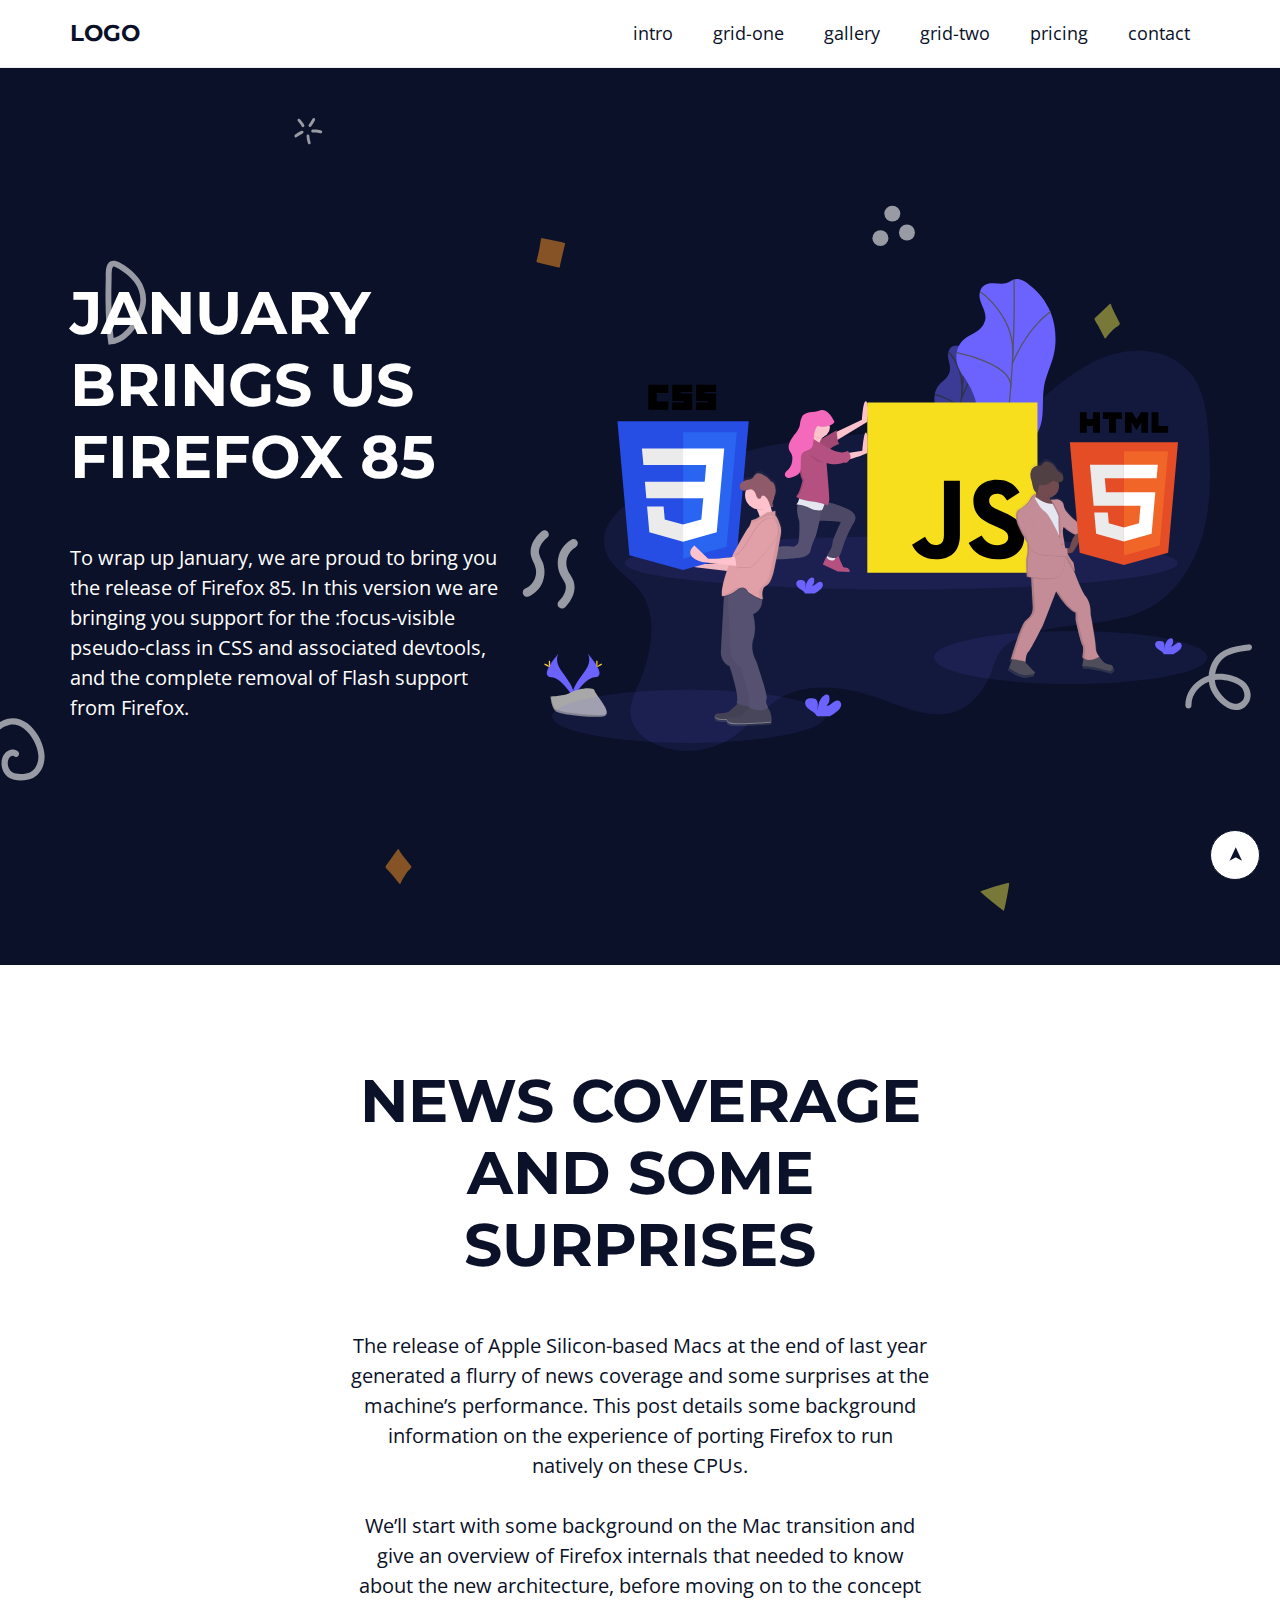
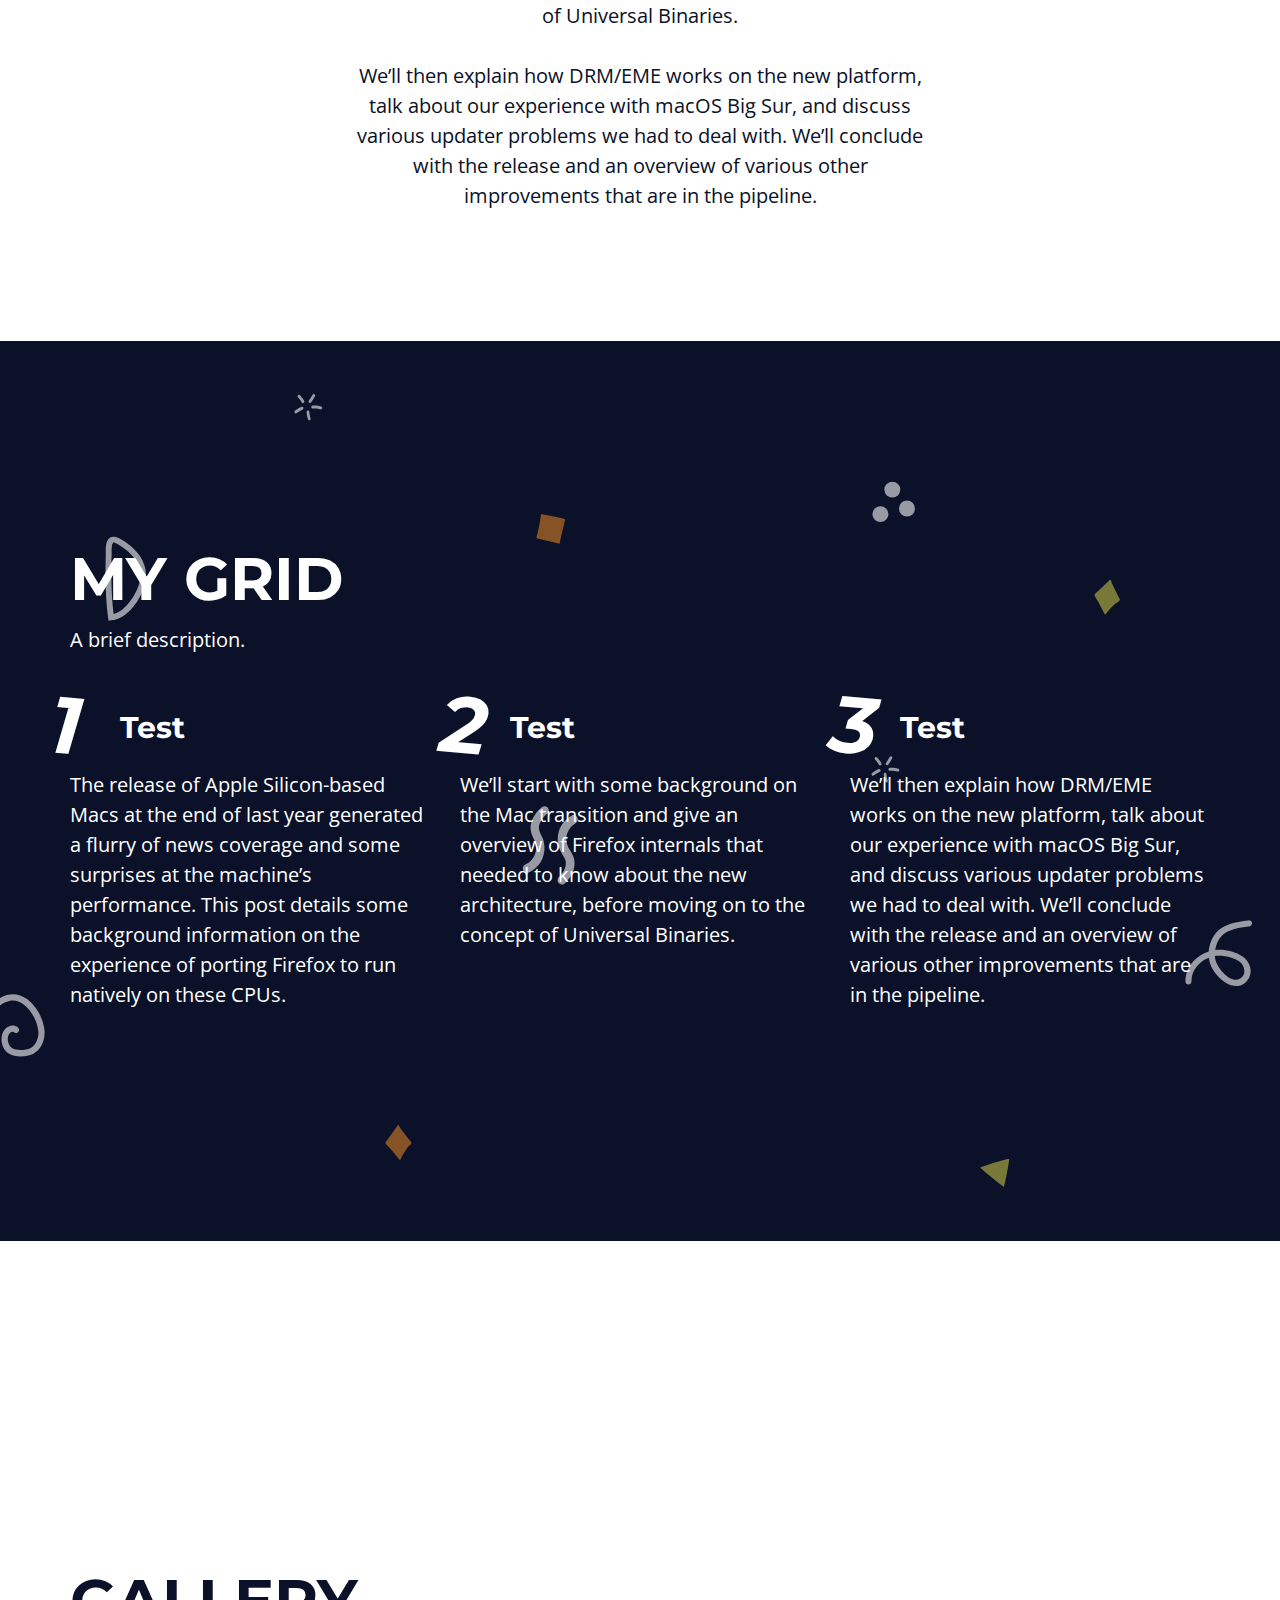
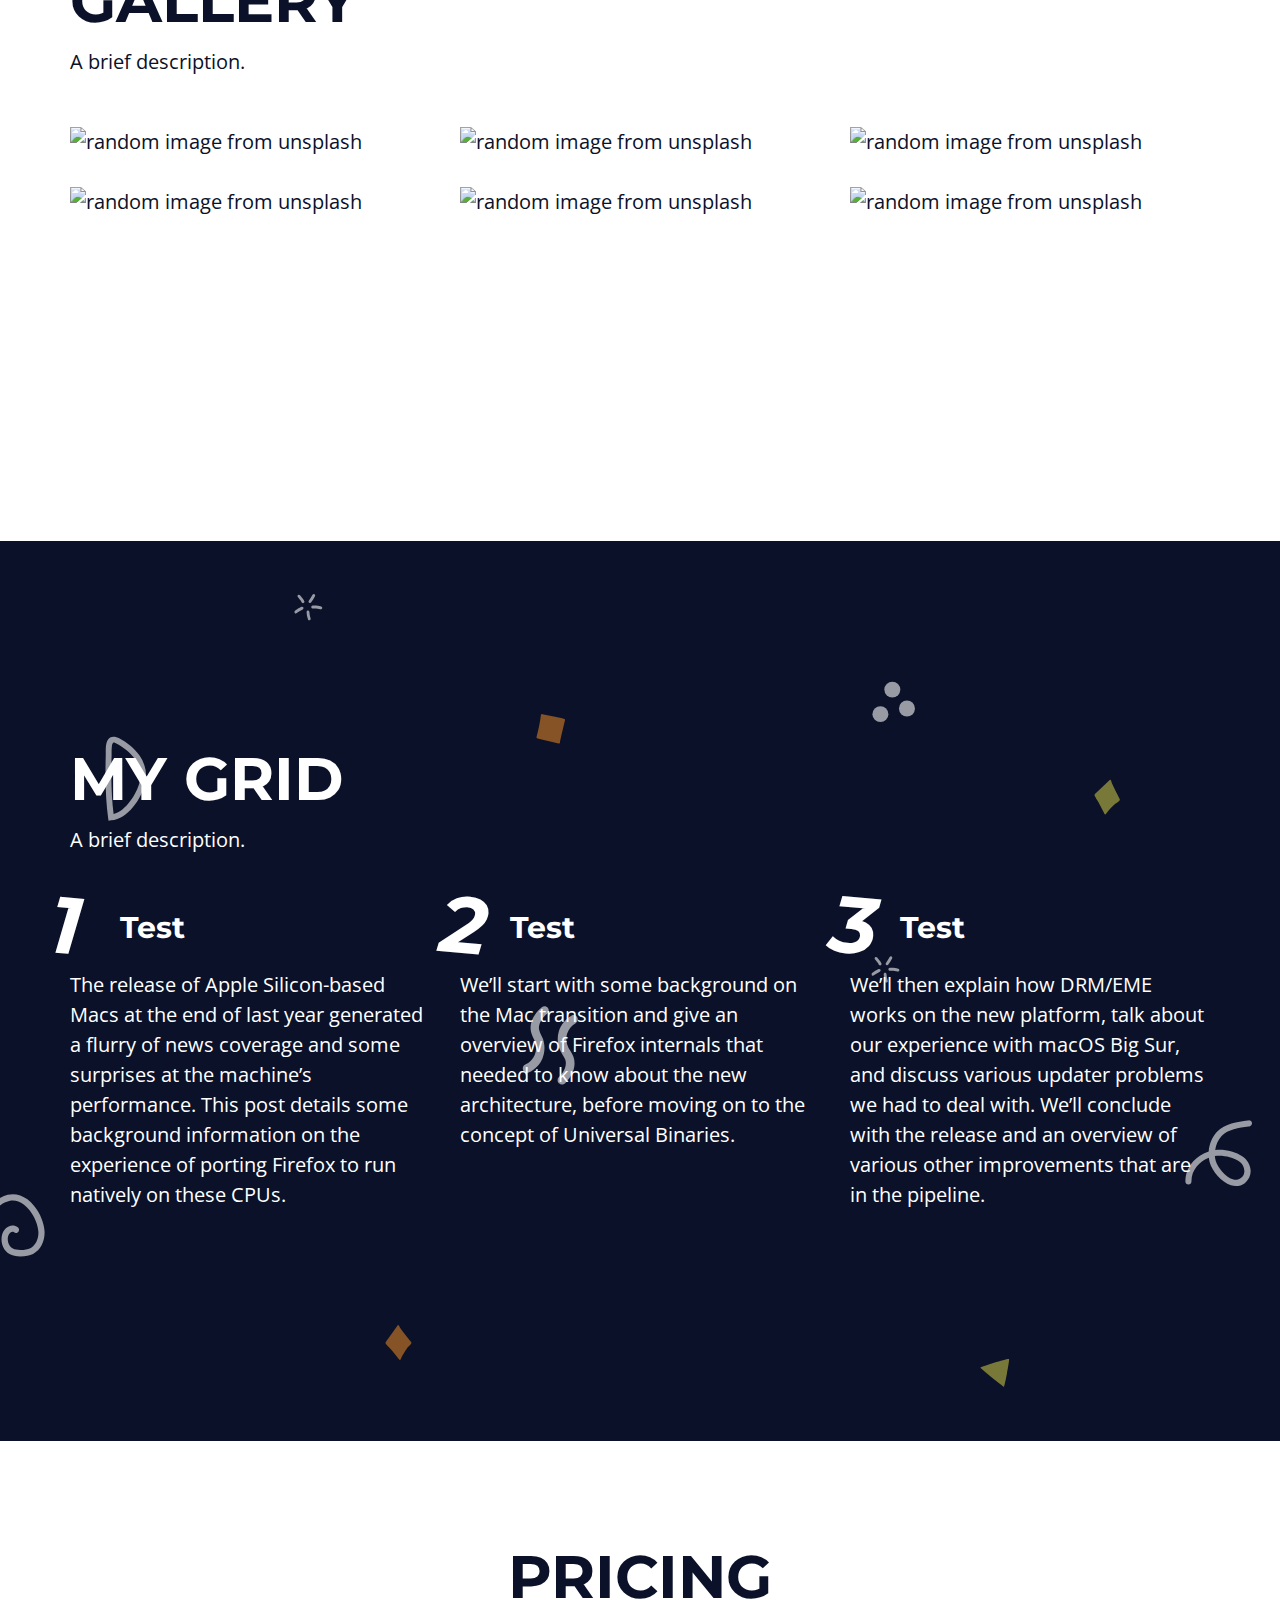
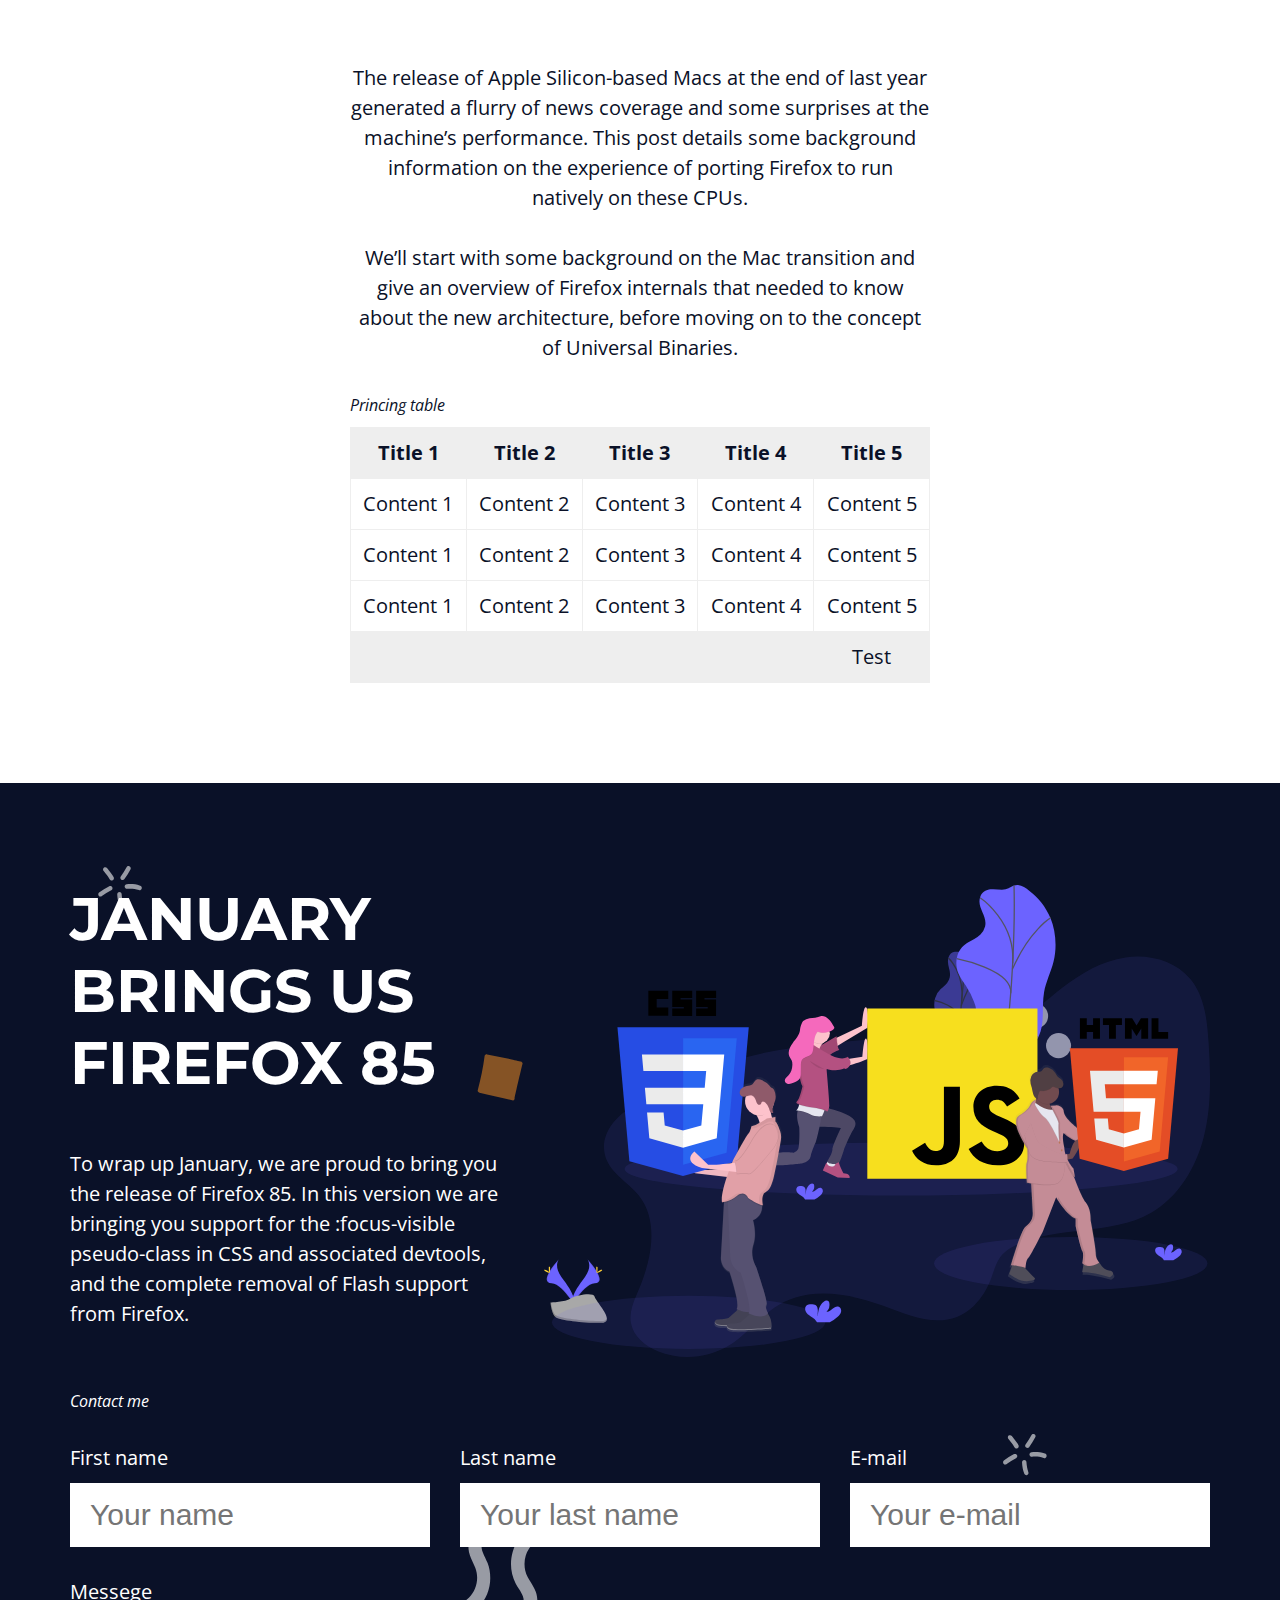
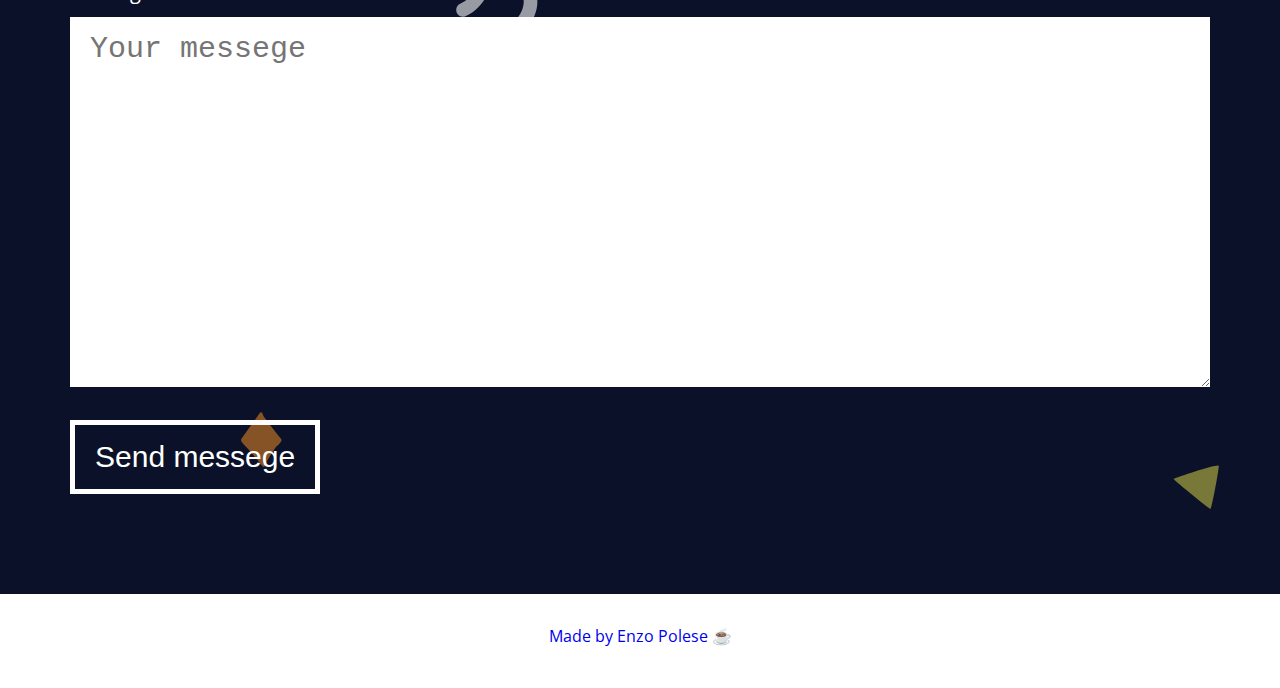
==== index.html @ 2a3c98e6 "Bug Fix in Landing Page Background" ====
<!DOCTYPE html>
<html lang="pt-BR">
  <head>
    <meta charset="UTF-8" />
    <meta name="viewport" content="width=device-width, initial-scale=1.0" />
    <title>Landing Page</title>
    <link rel="preconnect" href="https://fonts.googleapis.com" />
    <link rel="preconnect" href="https://fonts.gstatic.com" crossorigin />
    <link
      href="https://fonts.googleapis.com/css2?family=Montserrat:wght@900&family=Open+Sans:ital,wght@0,400;0,700;1,400&display=swap"
      rel="stylesheet"
    />
    <link rel="stylesheet" href="assets/css/variables.css" />
    <link rel="stylesheet" href="assets/css/elements.css" />
    <link rel="stylesheet" href="assets/css/classes.css" />
    <link rel="stylesheet" href="assets/css/menu.css" />
  </head>
  <body>

    <input id="close-menu" class="close-menu" type="checkbox" role="button" aria-label="Close-menu">
    <label class="close-menu-label" for="close-menu" title="close menu"></label>
    <aside class="menu white-bg">
      <div class="main-content menu-content">
        <h1 onclick="getElementById('close-menu').checked = false;">
          <a href="#home">LOGO</a>
        </h1>
        <nav>
          <ul onclick="getElementById('close-menu').checked = false;">
            <li><a href="#intro">intro</a></li>
            <li><a href="#grid-one">grid-one</a></li>
            <li><a href="#gallery">gallery</a></li>
            <li><a href="#grid-two">grid-two</a></li>
            <li><a href="#pricing">pricing</a></li>
            <li><a href="#contact">contact</a></li>
          </ul>
        </nav>
      </div>
    </aside>

    <div class="menu-spacing"></div>

    <section id="home" class="intro main-bg section">
      <div class="main-content intro-content">
        <div class="intro-text-content">
          <h2>January brings us Firefox 85</h2>
          <p>
            To wrap up January, we are proud to bring you the release of Firefox
            85. In this version we are bringing you support for the
            :focus-visible pseudo-class in CSS and associated devtools, and the
            complete removal of Flash support from Firefox.
          </p>
        </div>
        <div class="intro-img">
          <img
            src="assets/img/javascript-not-optmized.svg"
            alt="Logo de HTML, CSS e JS."
          />
        </div>
      </div>
    </section>

    <section id="intro" class="white-bg section">
      <div class="main-content top3-content">
        <h2>news coverage and some surprises</h2>
        <p>
          The release of Apple Silicon-based Macs at the end of last year
          generated a flurry of news coverage and some surprises at the
          machine’s performance. This post details some background information
          on the experience of porting Firefox to run natively on these CPUs.
        </p>
        <p>
          We’ll start with some background on the Mac transition and give an
          overview of Firefox internals that needed to know about the new
          architecture, before moving on to the concept of Universal Binaries.
        </p>
        <p>
          We’ll then explain how DRM/EME works on the new platform, talk about
          our experience with macOS Big Sur, and discuss various updater
          problems we had to deal with. We’ll conclude with the release and an
          overview of various other improvements that are in the pipeline.
        </p>
      </div>
    </section>

    <section id="grid-one" class="grid-one main-bg section">
      <div class="main-content grid-one-content">
        <h2 class="grid-main-heading">My grid</h2>
        <p class="grid-description">A brief description.</p>
        <div class="grid">
          <article>
            <h3>Test</h3>
            <p>
              The release of Apple Silicon-based Macs at the end of last year
          generated a flurry of news coverage and some surprises at the
          machine’s performance. This post details some background information
          on the experience of porting Firefox to run natively on these CPUs.
            </p>
          </article>
          <article>
            <h3>Test</h3>
            <p>
              We’ll start with some background on the Mac transition and give an
              overview of Firefox internals that needed to know about the new
              architecture, before moving on to the concept of Universal Binaries.
            </p>
          </article>
          <article>
            <h3>Test</h3>
            <p>
              We’ll then explain how DRM/EME works on the new platform, talk about
          our experience with macOS Big Sur, and discuss various updater
          problems we had to deal with. We’ll conclude with the release and an
          overview of various other improvements that are in the pipeline.
            </p>
          </article>
        </div>
      </div>
    </section>

    <section id="gallery" class="grid-one white-bg section">
      <div class="main-content grid-one-content">
        <h2 class="grid-main-heading">gallery</h2>
        <p class="grid-description">A brief description.</p>

        <div class="grid">
          <div class="gallery-img">
            <img
              src="http://source.unsplash.com/random/360x360?r=1"
              alt="random image from unsplash"
            />
          </div>
          <div class="gallery-img">
            <img
              src="http://source.unsplash.com/random/360x360?r=2"
              alt="random image from unsplash"
            />
          </div>
          <div class="gallery-img">
            <img
              src="http://source.unsplash.com/random/360x360?r=3"
              alt="random image from unsplash"
            />
          </div>
          <div class="gallery-img">
            <img
              src="http://source.unsplash.com/random/360x360?r=4"
              alt="random image from unsplash"
            />
          </div>
          <div class="gallery-img">
            <img
              src="http://source.unsplash.com/random/360x360?r=5"
              alt="random image from unsplash"
            />
          </div>
          <div class="gallery-img">
            <img
              src="http://source.unsplash.com/random/360x360?r=6"
              alt="random image from unsplash"
            />
          </div>
        </div>
      </div>
    </section>

    <section id="grid-two" class="grid-one main-bg section">
      <div class="main-content grid-one-content">
        <h2 class="grid-main-heading">My grid</h2>
        <p class="grid-description">A brief description.</p>
        <div class="grid">
          <article>
            <h3>Test</h3>
            <p>
              The release of Apple Silicon-based Macs at the end of last year
          generated a flurry of news coverage and some surprises at the
          machine’s performance. This post details some background information
          on the experience of porting Firefox to run natively on these CPUs.
            </p>
          </article>
          <article>
            <h3>Test</h3>
            <p>
              We’ll start with some background on the Mac transition and give an
              overview of Firefox internals that needed to know about the new
              architecture, before moving on to the concept of Universal Binaries.
            </p>
          </article>
          <article>
            <h3>Test</h3>
            <p>
              We’ll then explain how DRM/EME works on the new platform, talk about
          our experience with macOS Big Sur, and discuss various updater
          problems we had to deal with. We’ll conclude with the release and an
          overview of various other improvements that are in the pipeline.
            </p>
          </article>
        </div>
      </div>
    </section>

    <section id="pricing" class="white-bg section">
      <div class="main-content top3-content">
        <h2>Pricing</h2>
        <p>
          The release of Apple Silicon-based Macs at the end of last year
          generated a flurry of news coverage and some surprises at the
          machine’s performance. This post details some background information
          on the experience of porting Firefox to run natively on these CPUs.
        </p>
        <p>
          We’ll start with some background on the Mac transition and give an
          overview of Firefox internals that needed to know about the new
          architecture, before moving on to the concept of Universal Binaries.
        </p>
        <div class="responsive-table">
          <table>
            <caption>
              Princing table
            </caption>

            <thead>
              <tr>
                <th>Title 1</th>
                <th>Title 2</th>
                <th>Title 3</th>
                <th>Title 4</th>
                <th>Title 5</th>
              </tr>
            </thead>

            <tbody>
              <tr>
                <td>Content 1</td>
                <td>Content 2</td>
                <td>Content 3</td>
                <td>Content 4</td>
                <td>Content 5</td>
              </tr>
              <tr>
                <td>Content 1</td>
                <td>Content 2</td>
                <td>Content 3</td>
                <td>Content 4</td>
                <td>Content 5</td>
              </tr>
              <tr>
                <td>Content 1</td>
                <td>Content 2</td>
                <td>Content 3</td>
                <td>Content 4</td>
                <td>Content 5</td>
              </tr>
            </tbody>

            <tfoot>
              <tr>
                <td></td>
                <td></td>
                <td></td>
                <td></td>
                <td colspan="3">Test</td>
              </tr>
            </tfoot>
          </table>
        </div>
      </div>
    </section>

    <section id="contact" class="intro main-bg section">
      <div class="main-content intro-content">
        <div class="intro-text-content">
          <h2>January brings us Firefox 85</h2>
          <p>
            To wrap up January, we are proud to bring you the release of Firefox
            85. In this version we are bringing you support for the
            :focus-visible pseudo-class in CSS and associated devtools, and the
            complete removal of Flash support from Firefox.
          </p>
        </div>
        <div class="intro-img">
          <img
            src="assets/img/javascript-not-optmized.svg"
            alt="Logo de HTML, CSS e JS."
          />
        </div>
        <div class="contact-form">
          <fieldset class="form-grid">
            <legend>Contact me</legend>
            <div class="form-group">
              <label for="first-name">First name</label>
              <input type="text" name="first-name" id="first-name" placeholder="Your name"/>
            </div>

            <div class="form-group">
              <label for="last-name">Last name</label>
              <input type="text" name="last-name" id="last-name" placeholder="Your last name"/>
            </div>

            <div class="form-group">
              <label for="email">E-mail</label>
              <input type="email" name="email" id="email" placeholder="Your e-mail"/>
            </div>

            <div class="form-group full-width">
              <label for="messege">Messege</label>
              <textarea
                name="messege"
                id="messede"
                cols="30"
                rows="10"
                placeholder="Your messege"
              ></textarea>

              <div class="form-group full-width">
                <Button type="submit">Send messege</Button>
            </div>
          </fieldset>
        </div>
      </div>
    </section>

    <footer id= "footer" class="footer white-bg">
      <p><a href="https://github.com/Polese-e">Made by Enzo Polese ☕</a>
      </p>
    </footer>

    <a class="back-to-top" href="#">➤</a>
    <script src="/Landing-Page/assets/js/main.js"></script>
  </body>
</html>
---- assets/css/variables.css ----
:root {
  --primary-color: #0a1128;
  --white-color: #ffffff;
  --light-gray-color: #eeeeee;
  --secondary-color: crimson;
  --gap: 3rem;
}
---- assets/css/elements.css ----
* {
  margin: 0;
  padding: 0;
  box-sizing: border-box;
}

html {
  font-size: 62.5%;
  scroll-behavior: smooth;
}

body {
  font-family: "Open Sans", sans-serif;
  font-size: 2rem;
  color: var(--primary-color);
  line-height: 1.5;
}

h1,
h2,
h3,
h4,
h5,
h6 {
  font-family: "Montserrat", sans-serif;
}

h1 {
  font-size: 6rem;
  text-transform: uppercase;
}

h2 {
  font-size: 6rem;
  margin-bottom: 5rem;
  text-transform: uppercase;
  line-height: 1.2;
}

h3 {
  font-size: 5rem;
}

h4 {
  font-size: 4.5rem;
}

h5 {
  font-size: 4rem;
}

h6 {
  font-size: 3.5rem;
}

a {
  text-decoration: none;
}

p {
  margin-bottom: 3rem;
}
.responsive-table{
  width: 100%;
  overflow: hidden;
  overflow-x: auto;
}

table {
  width: 100%;
  border-collapse: collapse;
  min-width: 36rem;
}

table caption{
  font-style: italic;
  font-size: 1.6rem;
  text-align: left;
  margin-bottom: 1rem;
}

table td,
table th {
  white-space: nowrap;
  padding: 1rem;
  text-align: center;
  border: 0.1rem solid var(--light-gray-color);
}

tfoot td,
table th {
  background: var(--light-gray-color);
}
---- assets/css/classes.css ----
.main-bg {
  background-image: url(/assets/img/main-bg.svg);
  background-size: cover;
  background-position: center center;
  color: var(--white-color);
}

.white-bg {
  background: var(--white-color);
  color: var(--primary-color);
}

.main-content {
  max-width: 120rem;
  margin: 0 auto;
  padding: 10rem var(--gap);
}

.section {
  min-height: 100vh;
}

.menu-spacing {
  height: 65px;
}

body .full-width {
  width: 100%;
  flex: 1 1 100%;
}

.intro-content {
  position: relative;
  /* top: -8rem; */
  display: grid;
  grid-template-columns: 1fr 1.5fr;
  gap: var(--gap);
  min-height: 100vh;
}

.intro-text-content,
.intro-img {
  display: flex;
  flex-flow: column wrap;
  justify-content: center;
}

.intro-img img {
  max-width: 100%;
  height: auto;
}
.top3-content {
  max-width: 64rem;
  display: flex;
  flex-direction: column;
  flex-wrap: nowrap;
  justify-content: center;
  min-height: 100vh;
  text-align: center;
}

.grid-one-content {
  display: flex;
  flex-flow: column wrap;
  justify-content: center;
  min-height: 100vh;
}

.grid-main-heading {
  margin-bottom: 1rem;
}

.grid-description {
  margin-bottom: 5rem;
}

.grid {
  display: grid;
  grid-template-columns: repeat(3, 1fr);
  gap: var(--gap);
  counter-reset: grid-counter;
}

.grid h3 {
  font-size: 3rem;
  position: relative;
  padding-left: 5rem;
  padding-bottom: 2rem;
}

.grid h3::before {
  counter-increment: grid-counter;
  content: counter(grid-counter);
  position: absolute;
  font-size: 8rem;
  font-style: italic;
  top: -4rem;
  left: -2rem;
  transform: rotate(5deg);
}

.gallery-img {
  width: 100%;
  max-width: 36rem;
  max-height: 36rem;
  overflow: hidden;
}

.gallery-img img {
  transition: all 300ms ease-in-out;
}

.gallery-img img:hover {
  transform: translate(-3%, 3%) scale(1.2) rotate(5deg);
}

.contact-form {
  grid-column: span 2;
}

.contact-form .form-grid {
  border: none;
  display: flex;
  flex-direction: row;
  flex-wrap: wrap;
  gap: var(--gap);
}

.form-grid legend {
  font-style: italic;
  font-size: 1.6rem;
  margin-bottom: 3rem;
}

.form-group {
  flex: 1 1 320px;
}

.form-group label {
  display: block;
  margin-bottom: 1rem;
}

.form-group input,
.form-group textarea {
  border: none;
  background: var(--white-color);
  padding: 1.5rem 2rem;
  width: 100%;
  font-size: 3rem;
}

.form-group button {
  margin-top: 2.5rem;
  border: 0.5rem solid var(--white-color);
  background: none;
  color: var(--white-color);
  padding: 1.5rem 2rem;
  font-size: 3rem;
  cursor: pointer;
  transition: all 300ms ease-in-out;
}

.form-group button:hover {
  background: var(--white-color);
  color: var(--primary-color);
}

.form-group::placeholder {
  color: var(--light-gray-color);
}

.footer {
  text-align: center;
  font-size: 1.6rem;
}

.footer p {
  color: var(--primary-color);
  margin: 0;
  padding: 3rem;
}

.close-menu {
  display: none;
}

.back-to-top {
  position: fixed;
  bottom: 2rem;
  right: 2rem;
  background: var(--white-color);
  width: 5rem;
  height: 5rem;
  display: flex;
  justify-content: center;
  align-items: center;
  border-radius: 50%;
  color: var(--primary-color);
  transform: rotate(-90deg);
  border: 0.1rem solid var(--primary-color);
}

@media (max-width: 800px) {
  .intro-content,
  .grid {
    grid-template-columns: 1fr;
  }

  .gallery-img {
    width: 100%;
    max-width: 100%;
    max-height: 100%;
  }

  .gallery-img img {
    width: 100%;
  }

  .grid-one-content {
    display: block;
  }

  .menu {
    bottom: 0;
    text-align: center;
  }

  .menu-content, .menu-content ul {
    flex-direction: column;
    justify-content: center;
  }

  .menu-content {
    height: 100vh;
  }

  .menu {
    display: none;
  }

  .close-menu-label::after {
    content: '☰';
    position: fixed;
    z-index: 2;
    top: 2rem;
    right: 2rem;
    background: var(--primary-color);
    color: var(--white-color);
    font-size: 3rem;
    line-height: 3rem;
    width: 3rem;
    height: 3rem;
    text-align: center;
    padding: 0.5rem;
    cursor: pointer;
  }

  .close-menu:checked~.menu {
    display: block;
  }

  .close-menu:checked~.close-menu-label::after {
    content: '×';
  }

  .menu-spacing {
    display: none;
  }
}
---- assets/css/menu.css ----
.menu {
  position: fixed;
  top: 0;
  left: 0;
  right: 0;
  width: 100%;
  z-index: 1;
  border-bottom: 0.1rem solid var(--light-gray-color);
}

.menu-content {
  display: flex;
  justify-content: space-between;
  align-items: center;
  padding-top: 0;
  padding-bottom: 0;
}

.menu h1 {
  font-size: 2.3rem;
  color: var(--primary-color);
}

.menu h1 a {
  color: inherit;
}

.menu ul {
  display: flex;
  list-style: none;
}

.menu ul li a {
  display: block;
  padding: 2rem;
  font-size: 1.8rem;
  color: var(--primary-color);
  position: relative;
}

.menu ul li a::after {
  content: "";
  position: absolute;
  bottom: 1rem;
  left: 50%;
  width: 0;
  height: 0.2rem;
  background: var(--secondary-color);
  transition: all 300ms ease-in-out;
}

.menu ul li a:hover:after {
  width: 50%;
  left: 25%;
}
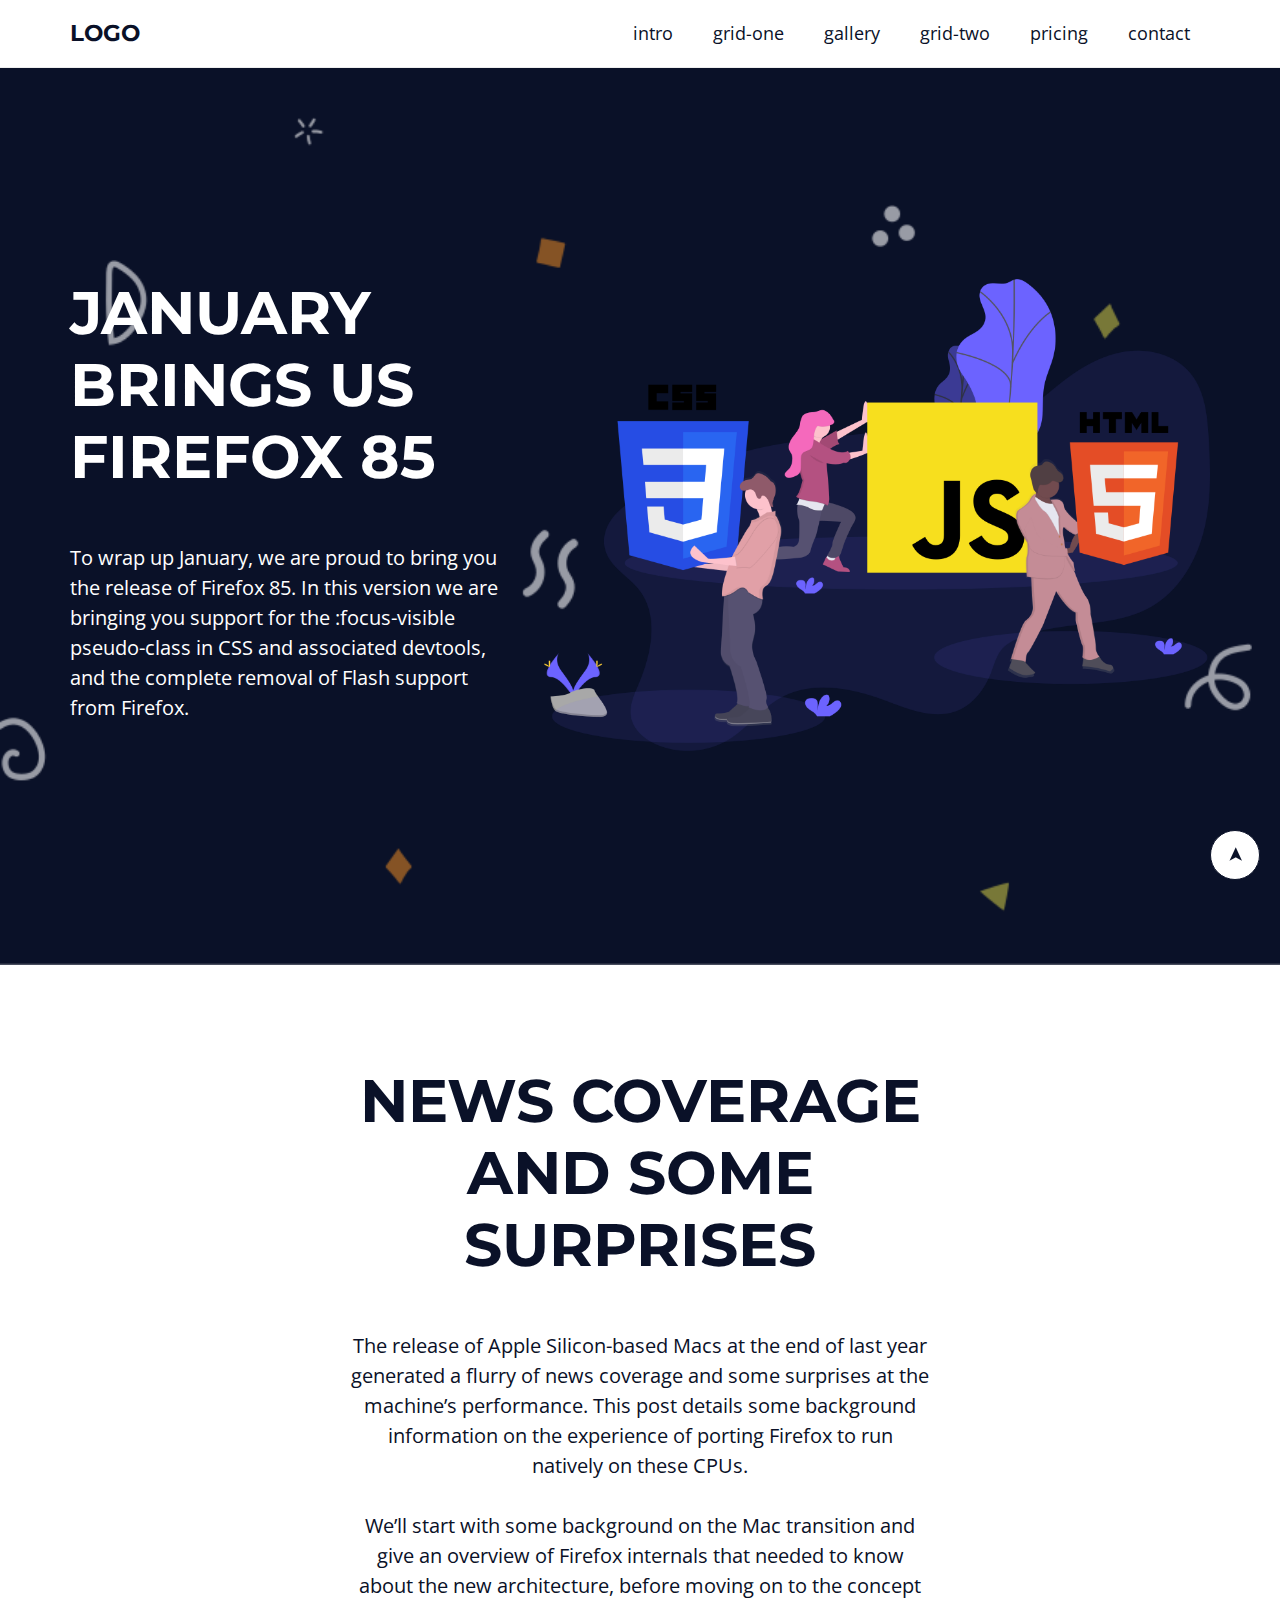
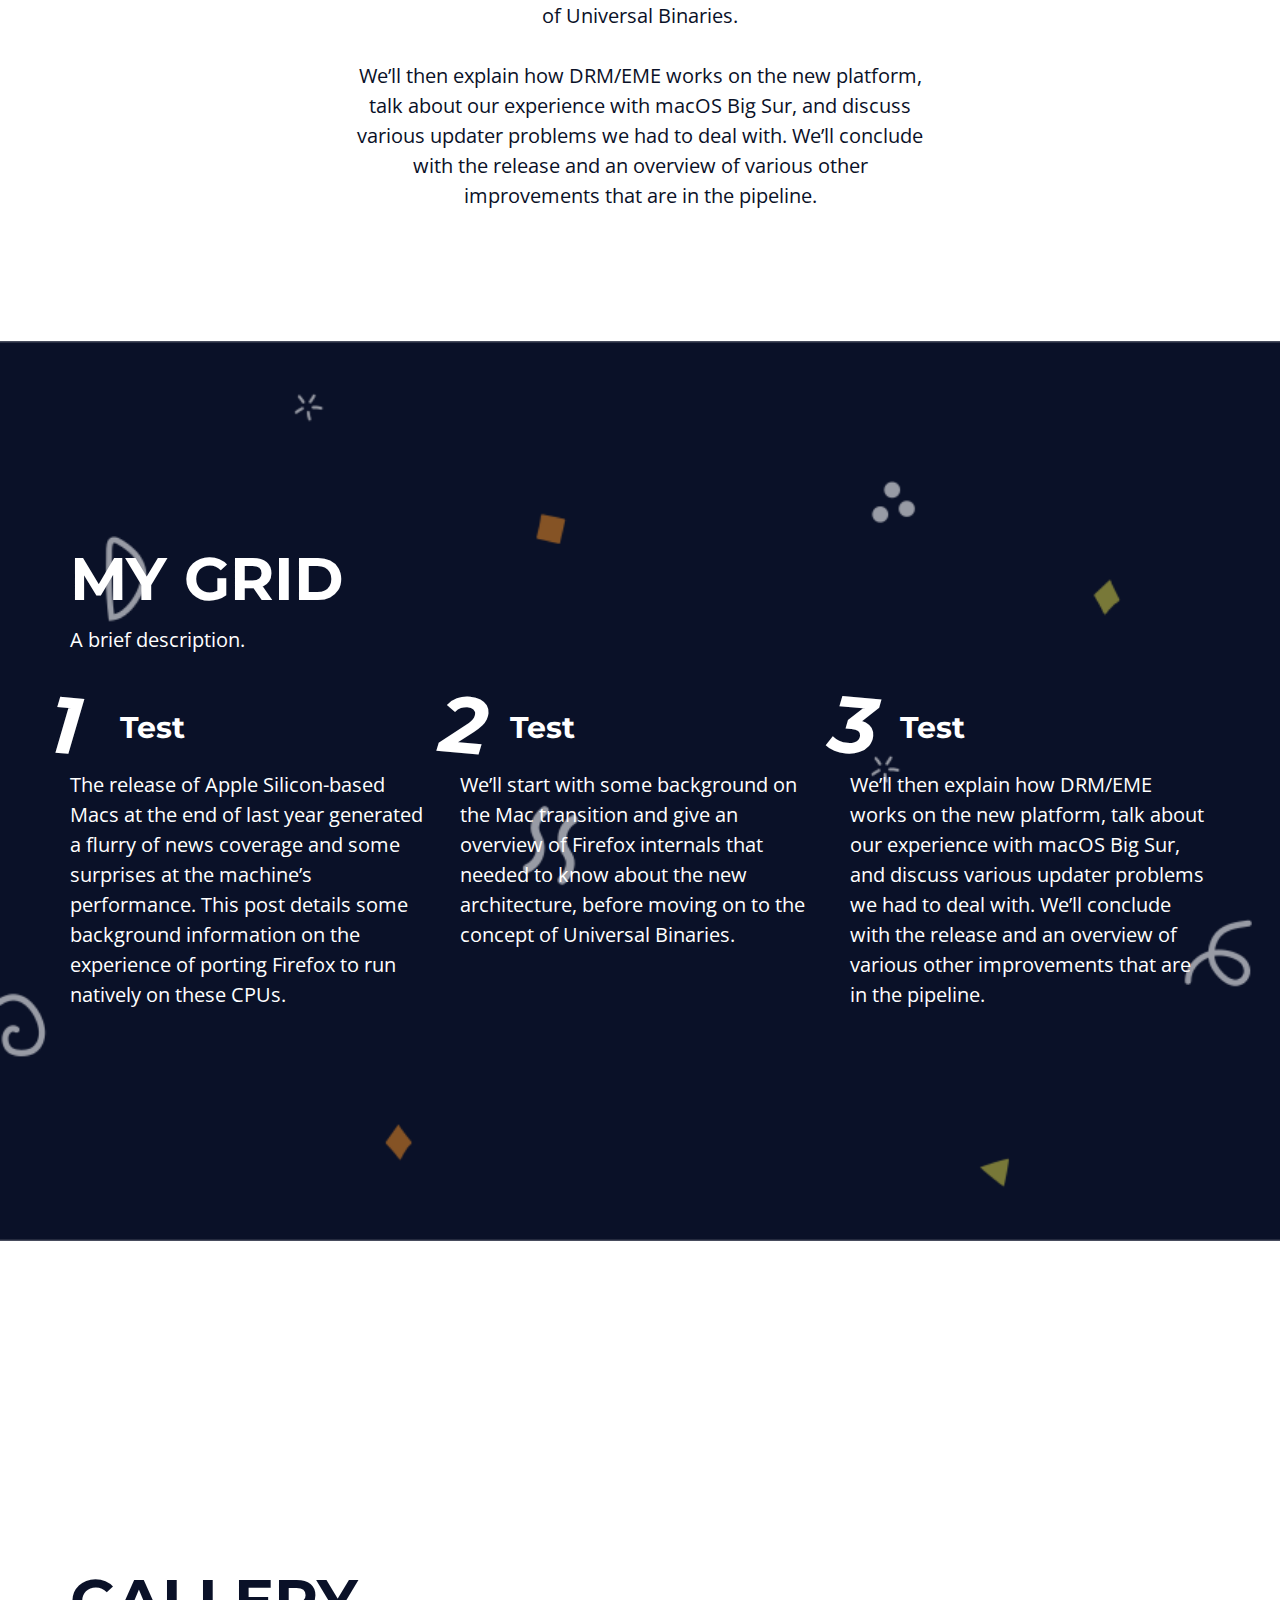
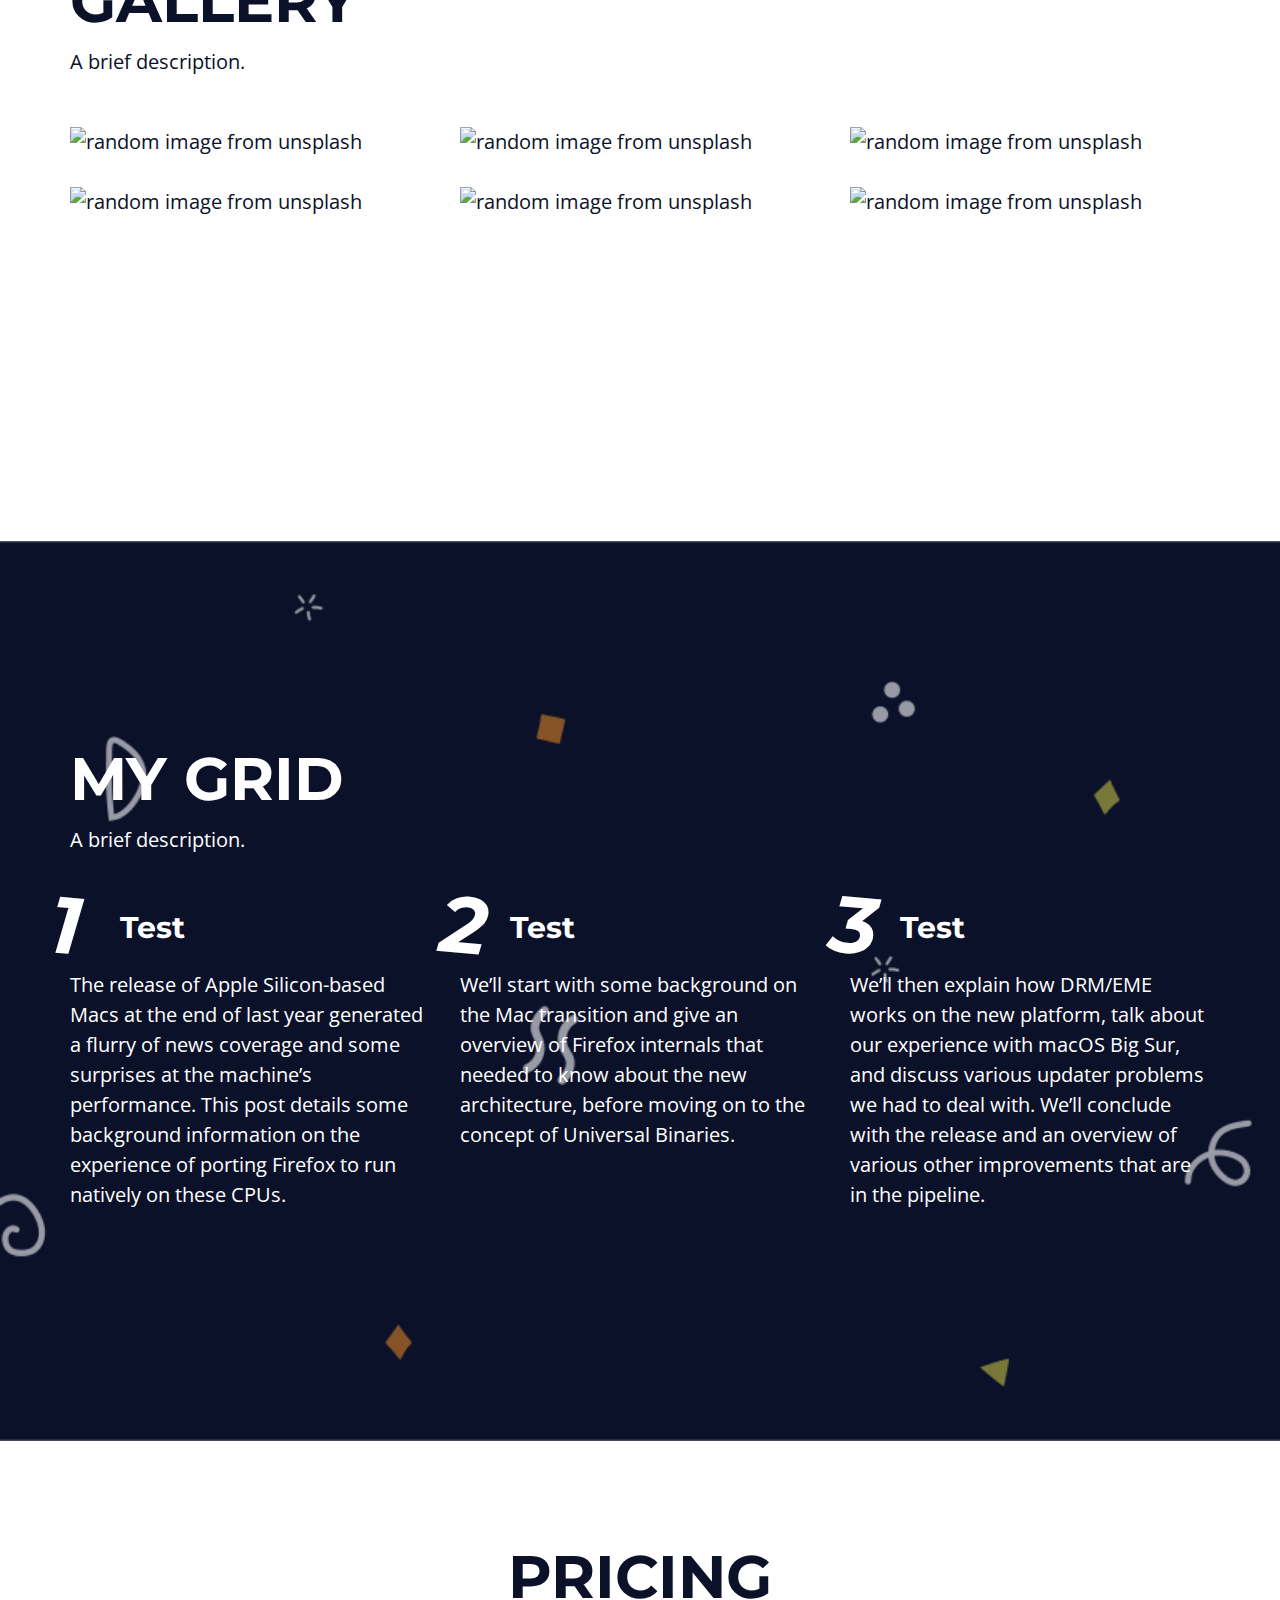
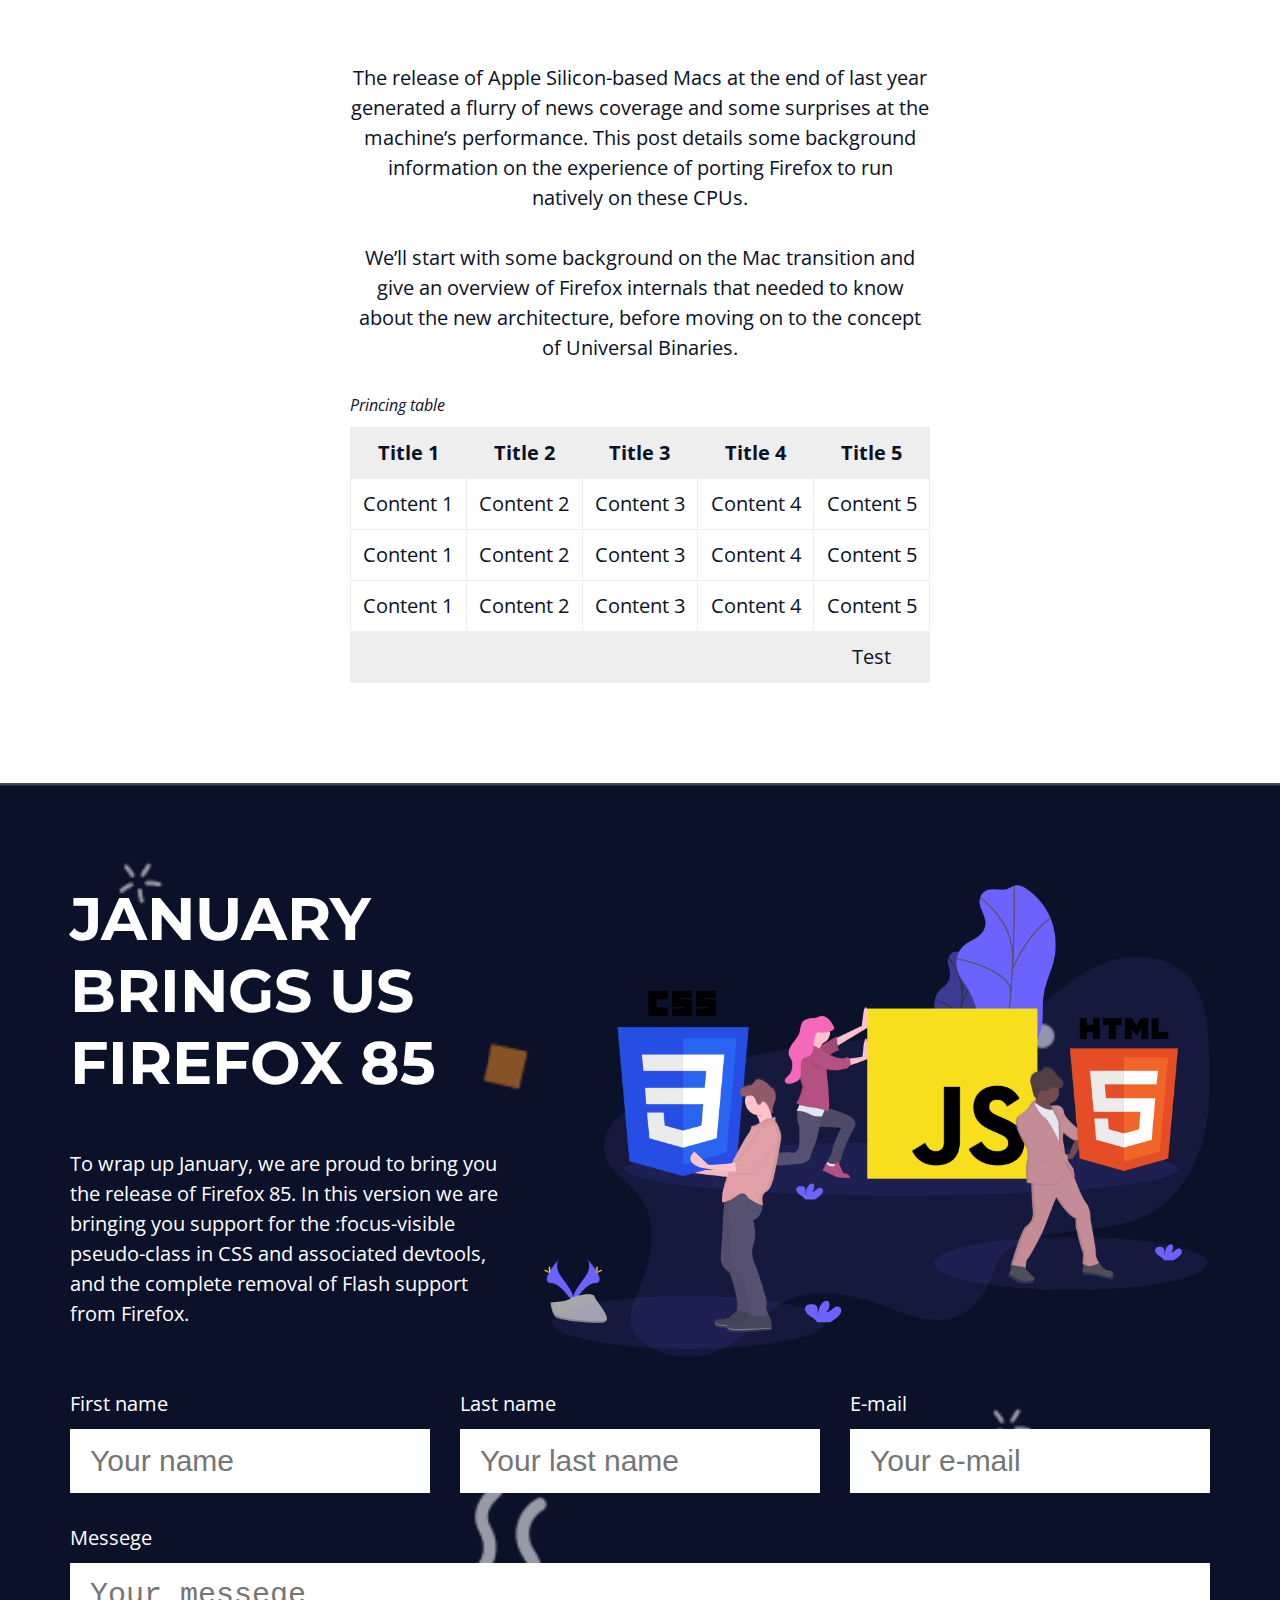
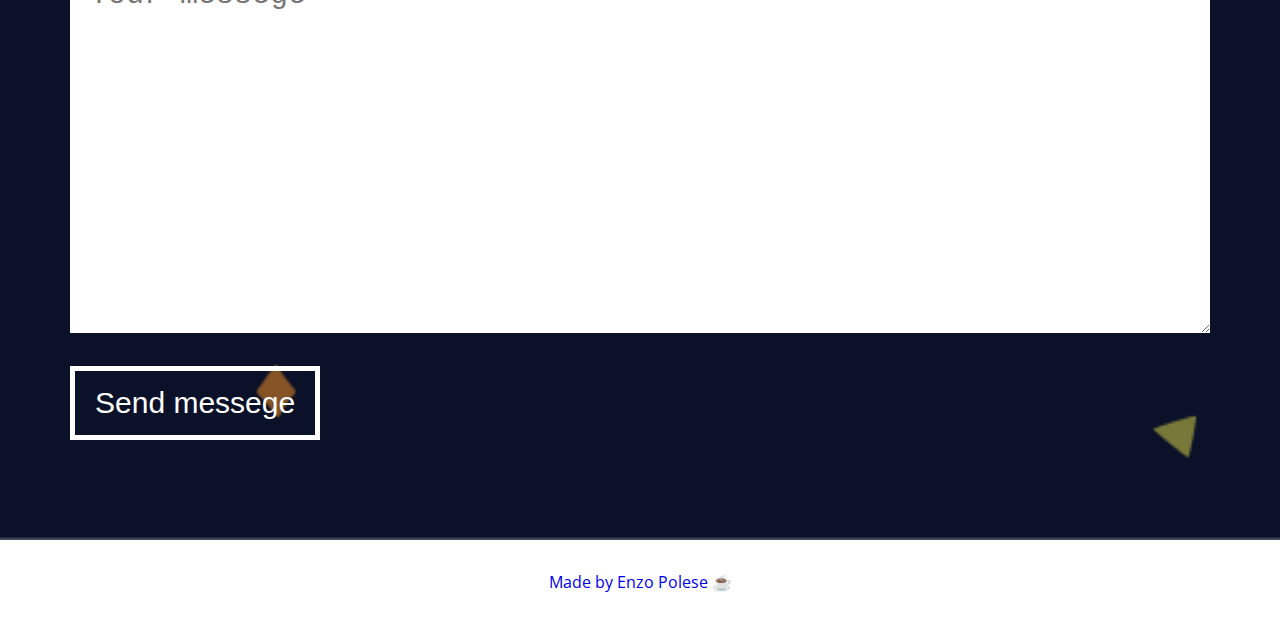
==== commit eedb394f: "Fixed background bug" ====
--- a/index.html
+++ b/index.html
@@ -14,6 +14,7 @@
     <link rel="stylesheet" href="assets/css/elements.css" />
     <link rel="stylesheet" href="assets/css/classes.css" />
     <link rel="stylesheet" href="assets/css/menu.css" />
+    <script src="assets/js/index.js" defer></script>
   </head>
   <body>
 
@@ -52,7 +53,7 @@
         </div>
         <div class="intro-img">
           <img
-            src="assets/img/javascript-not-optmized.svg"
+            src="assets/img/javascript-not-optmized.png"
             alt="Logo de HTML, CSS e JS."
           />
         </div>
@@ -279,13 +280,12 @@
         </div>
         <div class="intro-img">
           <img
-            src="assets/img/javascript-not-optmized.svg"
+            src="assets/img/javascript-not-optmized.png"
             alt="Logo de HTML, CSS e JS."
           />
         </div>
         <div class="contact-form">
-          <fieldset class="form-grid">
-            <legend>Contact me</legend>
+          <form class="form-grid">
             <div class="form-group">
               <label for="first-name">First name</label>
               <input type="text" name="first-name" id="first-name" placeholder="Your name"/>
@@ -305,14 +305,14 @@
               <label for="messege">Messege</label>
               <textarea
                 name="messege"
-                id="messede"
+                id="messege"
                 cols="30"
                 rows="10"
                 placeholder="Your messege"
               ></textarea>
 
               <div class="form-group full-width">
-                <Button type="submit">Send messege</Button>
+                <Button id="form-btn" type="submit">Send messege</Button>
             </div>
           </fieldset>
         </div>
@@ -325,6 +325,5 @@
     </footer>
 
     <a class="back-to-top" href="#">➤</a>
-    <script src="/Landing-Page/assets/js/main.js"></script>
   </body>
 </html>
--- a/assets/css/classes.css
+++ b/assets/css/classes.css
@@ -1,5 +1,5 @@
 .main-bg {
-  background-image: url(/assets/img/main-bg.svg);
+  background-image: url(/assets/img/main-bg.png);
   background-size: cover;
   background-position: center center;
   color: var(--white-color);
